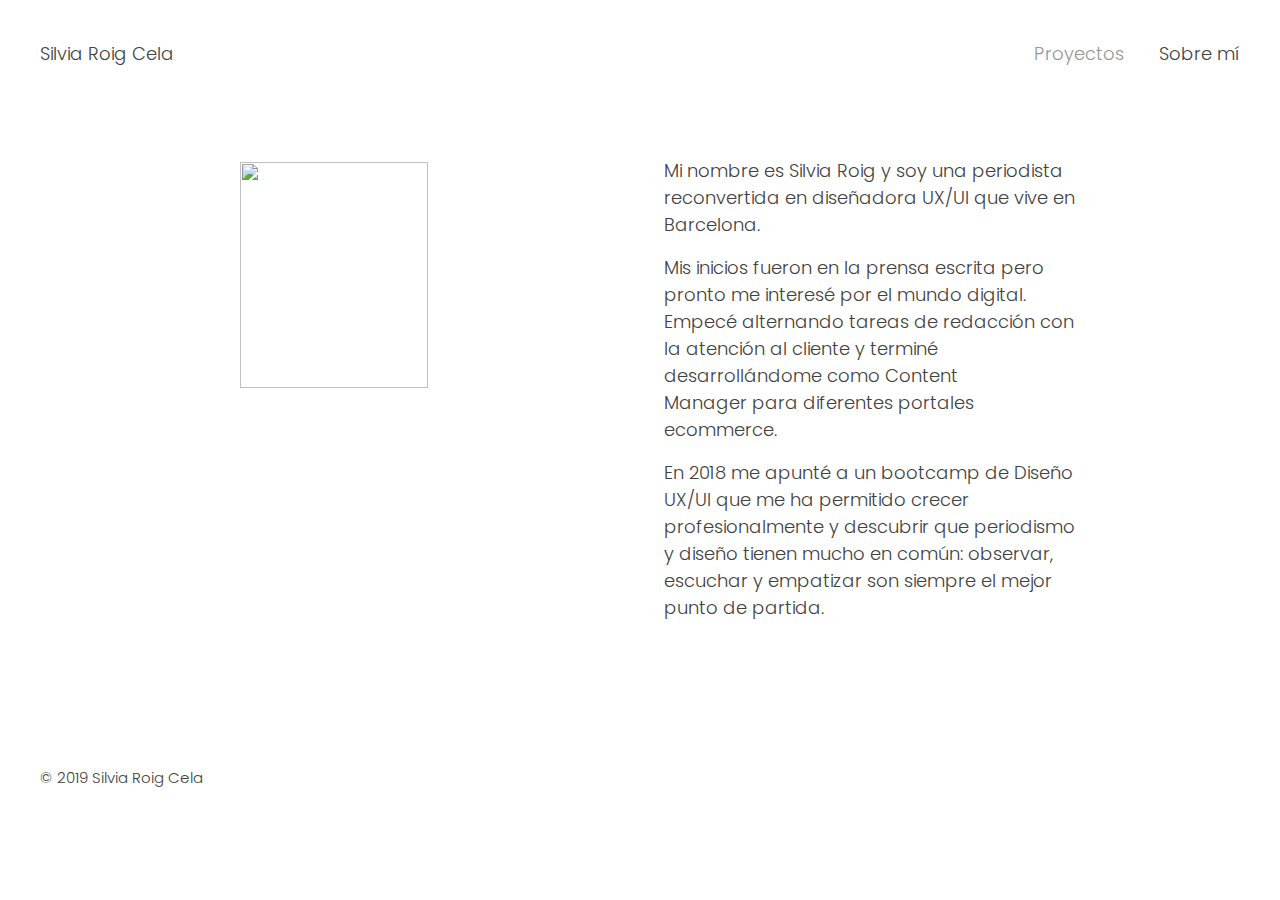
==== bio.html @ de0892db "WIP" ====
<!DOCTYPE html>
<html lang="en">
<head>
    <meta charset="UTF-8">
    <meta name="viewport" content="initial-scale=1.0">
    <meta http-equiv="X-UA-Compatible" content="ie=edge">
    <link rel="stylesheet" href="css/reset.css"/>

    <link rel="stylesheet" href="https://stackpath.bootstrapcdn.com/bootstrap/4.3.1/css/bootstrap.min.css" integrity="sha384-ggOyR0iXCbMQv3Xipma34MD+dH/1fQ784/j6cY/iJTQUOhcWr7x9JvoRxT2MZw1T" crossorigin="anonymous"> 
    <script src="https://stackpath.bootstrapcdn.com/bootstrap/4.3.1/js/bootstrap.min.js" integrity="sha384-JjSmVgyd0p3pXB1rRibZUAYoIIy6OrQ6VrjIEaFf/nJGzIxFDsf4x0xIM+B07jRM" crossorigin="anonymous"></script>
    <link rel="stylesheet" href="https://use.fontawesome.com/releases/v5.8.1/css/all.css" integrity="sha384-50oBUHEmvpQ+1lW4y57PTFmhCaXp0ML5d60M1M7uH2+nqUivzIebhndOJK28anvf" crossorigin="anonymous">

    <link href="https://fonts.googleapis.com/css?family=Poppins:100,100i,200,200i,300,300i,400,400i,500,500i,600,600i,700,700i,800,800i,900,900i" rel="stylesheet">
    <link rel="stylesheet" href="css/style.css"/>
    <title>Silvia Roig Cela</title>
</head>

    <body>
        <header class="headercontainer">
            <h1 class="name com"><a class="link toplink1" href="index.html">Silvia Roig Cela</a></h1>
            <nav class="nav">
                <ul class="menu com">
                    <li class="item item1"><a class="link toplinkbio2" href="index.html">Proyectos</a></li>
                    <li class="item item2"><a class="link toplinkbio3" href="bio.html">Sobre mí</a></li>
                </ul>
            </nav>
        </header>
        
        <main>
            <div class="sobremi">
                <div class="img-wrapper">
                    <div class="aspect-ratio-foto-silvia">
                        <img src="img/silvia.jpeg"/>
                    </div>
                </div>
                <div class="bio">
                    <div class="biotext">
                        <p>Mi nombre es Silvia Roig y soy una periodista reconvertida en diseñadora UX/UI que vive en Barcelona.</p> 
                        <p>Mis inicios fueron en la prensa escrita pero pronto me interesé por el mundo digital. Empecé alternando tareas de redacción con la atención al cliente y terminé desarrollándome como Content Manager para diferentes portales ecommerce.</p>
                        <p>En 2018 me apunté a un bootcamp de Diseño UX/UI que me ha permitido crecer profesionalmente y descubrir que periodismo y diseño tienen mucho en común: observar, escuchar y empatizar son siempre el mejor punto de partida.</p>
                    </div>
                    <div class="contact">
                        <a class="mylinkedin" href="https://www.linkedin.com/in/silviaroig"><i class="fab fa-linkedin-in"></i></a>
                        <a class="mymedium" href="https://medium.com/@silviaroig"><i class="fab fa-medium-m"></i></a>
                        <a class="myemail" href="mailto:silviaroigc@gmail.com?body=¡Hola!&subject=Contacto Portfolio"><i class="fas fa-envelope"></i></a>
                    </div>
                </div>
            </div>
        </main>

        <footer>
            <div class="end">
                <div class="finaltext">
                    <p>© 2019 Silvia Roig Cela</p>
                </div>
            </div>
        </footer>
    </body>
</html>
---- css/style.css ----
/* body {
    padding: 0 40px;
} */

.headercontainer {
    padding: 40px 40px 10px 40px;
    display: flex;
    justify-content: space-between;
    align-items: center;
}

.com {
    color: #414141;
    font-family: 'Poppins', sans-serif;
    font-size: 18px;
    font-weight: 300;
}

.name {
    margin: 0;
}

.menu {
    margin: 0;
}

.item {
    display: inline-flex;
    justify-content: flex-end;
}

.item1 {
    margin-right: 30px;
}

.welcome {
    padding: 40px;
}

.welcometext {
    color: #414141;
    font-family: 'Poppins', sans-serif;
    font-size: 32px;
    font-weight: 400;
    display: flex;
    justify-content: flex-start;
    text-align: left;
    padding-right: 35%; 
}

.projects {
    display: flex;
    flex-wrap: wrap;
}

.mockup {
    min-width: 300px;
    flex: 33.33%;
    padding-bottom: 10px;
}

img {
    max-width: 100%;
}

.toplink1 {
    color: #414141;
}

.toplink2 {
    color: #414141;
}

.toplink3 {
    color: #979797;
}

.toplinkbio2 {
    color: #979797;
}

.toplinkbio3 {
    color: #414141;
}

.link:hover {
    text-decoration: none;
    color: #414141;
}

.end {
    padding: 70px 40px 10px 40px;
    display: flex;
    flex-wrap: wrap;
}

.finaltext {
    color: #414141;
    font-family: 'Poppins', sans-serif;
    font-size: 15px;
    font-weight: 300;
    display: flex;
    justify-content: flex-start;
}

.sobremi {
    display: flex;
    padding-top: 80px;
}

.bio {
    padding: 0 10px 10px 40px;
}

.img-wrapper {
    min-width: 30%;
    margin: 5px 0 20px 240px;
}

.biotext {
    color: #414141;
    font-family: 'Poppins', sans-serif;
    font-size: 18px;
    font-weight: 300;
    text-align: left;
    padding-right: 30%;
}

.contact {
    color: #414141;
    font-family: 'Poppins', sans-serif;
    font-size: 18px;
    font-weight: 200;
    text-align: left;
    padding-top: 20px;
}

.mylinkedin {
    color: #888888;
    font-size: 20px;
    padding-right: 10px;
}

.mylinkedin:hover {
    color: #0077b5;
}

.mymedium {
    color: #888888;
    font-size: 20px;
    padding-right: 10px;
}

.mymedium:hover {
    color: #292929;
}

.myemail {
    color: #888888;
    font-size: 20px;
}

.myemail:hover {
    color: #292929;
}

.gaintimecasestudy {
    padding: 0 40px 0 40px;
}

.gaintimetext {
    color: #414141;
    font-family: 'Poppins', sans-serif;
    font-size: 20px;
    font-weight: 300;
    padding-right: 30%;
}

.presentacio {
    padding: 0 40px;
}

.userpersona {
    padding: 0 40px;
}

.capstonecasestudy {
    margin: 40px 40px 0 40px;
}

.capstonetext {
    color: #414141;
    font-family: 'Poppins', sans-serif;
    font-size: 20px;
    font-weight: 400;
}

@media (max-width: 750px) {
    .nav {
        position: fixed;
        top: 0;
        left: 0;
        width: 100%;
        padding: 15px 20px;
        border-bottom: 1px solid #D8D8D8;
        background: white;
    }

    .com {
        font-size: 18px;
    }

    .name {
        display: none;
    }

    .welcome {
        padding: 40px 20px 10px 20px;
    }

    .welcometext {
        font-size: 25px;
        display: flex;
        justify-content: flex-start;
        text-align: left;
        padding-right: 0;
    }

    .end {
        padding: 40px 20px 10px 20px;
    }

    .sobremi {
        flex-direction: column;
    }

    .img-wrapper {
        margin: 0 0 30px 20px;
        max-width: 40%;
    }

    .bio {
        padding: 0 20px 10px 20px;
    }

    .biotext {
        font-size: 18px;
        padding-right: 0;
    }

    .contact {
        font-size: 18px;
        padding-right: 0;
    }
    
}


/* ASPECT RATIO UTILS */

[class*='ratio-'] {
    display: block;
    position: relative;
  }
  
  [class*='ratio-'] > * {
    display: block;
    width: 70%;
    height: 70%;
    position: absolute;
    top: 0;
    left: 0;
  }
  
  .aspect-ratio-wide {
    padding-top: 56.25%;
  }
  
  .aspect-ratio-square {
    padding-top: 100%;
  }

  .aspect-ratio-foto-silvia {
    padding-top: 120%;
  }

  .aspect-ratio-foto-silvia img {
    object-fit: cover;
  }
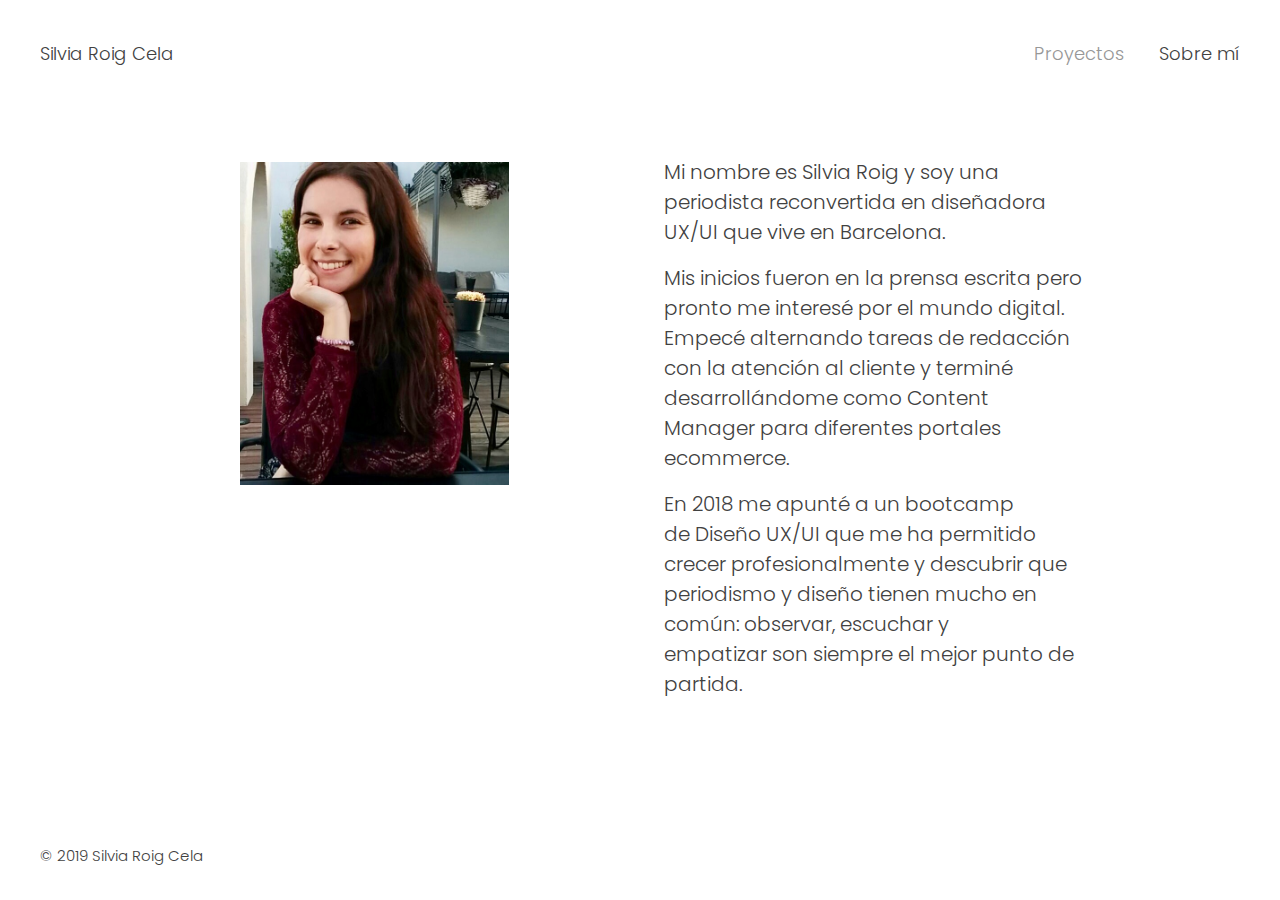
==== commit 01053f65: "WIP" ====
--- a/bio.html
+++ b/bio.html
@@ -30,7 +30,7 @@
             <div class="sobremi">
                 <div class="img-wrapper">
                     <div class="aspect-ratio-foto-silvia">
-                        <img src="img/silvia.jpeg"/>
+                        <img src="img/silvia.jpg"/>
                     </div>
                 </div>
                 <div class="bio">
--- a/css/style.css
+++ b/css/style.css
@@ -59,6 +59,14 @@
     padding-bottom: 10px;
 }
 
+.mockup1 {
+    padding-left: 40px;
+}
+
+.mockup2 {
+    padding-right: 40px;
+}
+
 img {
     max-width: 100%;
 }
@@ -120,7 +128,7 @@
 .biotext {
     color: #414141;
     font-family: 'Poppins', sans-serif;
-    font-size: 18px;
+    font-size: 20px;
     font-weight: 300;
     text-align: left;
     padding-right: 30%;
@@ -164,8 +172,23 @@
     color: #292929;
 }
 
+.presentation {
+    padding: 60px 40px 0 40px;
+}
+
+.title {
+    padding: 40px 0 20px 300px;
+    color: #414141;
+    font-family: 'Poppins', sans-serif;
+    font-size: 32px;
+    font-weight: 400;
+    display: flex;
+    justify-content: flex-start;
+    text-align: left;
+}
+
 .gaintimecasestudy {
-    padding: 0 40px 0 40px;
+    padding: 0 300px;
 }
 
 .gaintimetext {
@@ -173,15 +196,12 @@
     font-family: 'Poppins', sans-serif;
     font-size: 20px;
     font-weight: 300;
-    padding-right: 30%;
-}
-
-.presentacio {
+}
+
+.userjourney {
     padding: 0 40px;
-}
-
-.userpersona {
-    padding: 0 40px;
+    display: flex;
+    justify-content: center;
 }
 
 .capstonecasestudy {
@@ -226,6 +246,14 @@
         padding-right: 0;
     }
 
+    .mockup1 {
+        padding: 0 20px 10px 20px;
+    }
+    
+    .mockup2 {
+        padding: 0 20px 10px 20px;
+    }
+
     .end {
         padding: 40px 20px 10px 20px;
     }
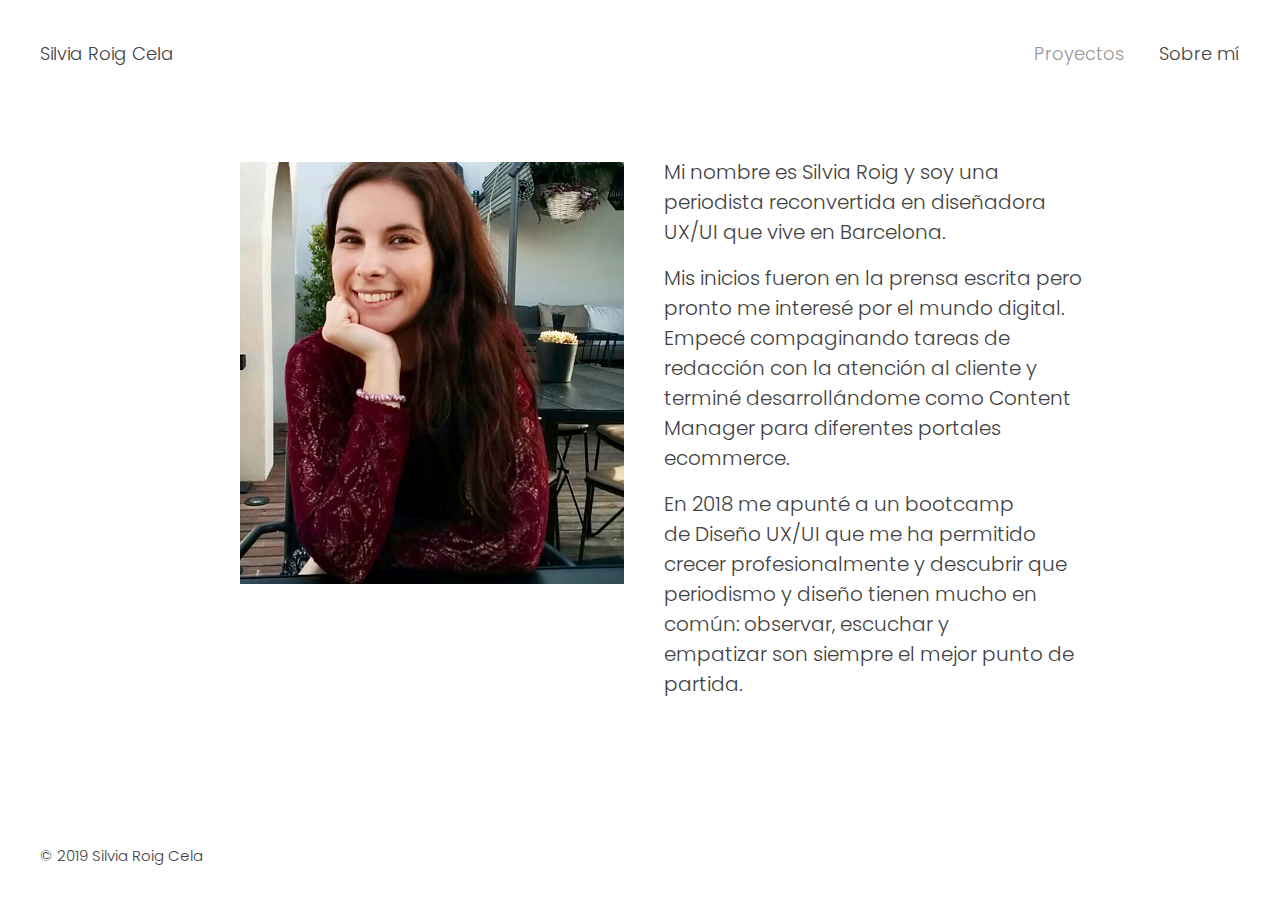
==== commit f80b40ef: "Update bio.html" ====
--- a/bio.html
+++ b/bio.html
@@ -36,7 +36,7 @@
                 <div class="bio">
                     <div class="biotext">
                         <p>Mi nombre es Silvia Roig y soy una periodista reconvertida en diseñadora UX/UI que vive en Barcelona.</p> 
-                        <p>Mis inicios fueron en la prensa escrita pero pronto me interesé por el mundo digital. Empecé alternando tareas de redacción con la atención al cliente y terminé desarrollándome como Content Manager para diferentes portales ecommerce.</p>
+                        <p>Mis inicios fueron en la prensa escrita pero pronto me interesé por el mundo digital. Empecé compaginando tareas de redacción con la atención al cliente y terminé desarrollándome como Content Manager para diferentes portales ecommerce.</p>
                         <p>En 2018 me apunté a un bootcamp de Diseño UX/UI que me ha permitido crecer profesionalmente y descubrir que periodismo y diseño tienen mucho en común: observar, escuchar y empatizar son siempre el mejor punto de partida.</p>
                     </div>
                     <div class="contact">
--- a/css/style.css
+++ b/css/style.css
@@ -50,7 +50,6 @@
 
 .projects {
     display: flex;
-    flex-wrap: wrap;
 }
 
 .mockup {
@@ -177,7 +176,7 @@
 }
 
 .title {
-    padding: 40px 0 20px 300px;
+    padding: 40px 15%;
     color: #414141;
     font-family: 'Poppins', sans-serif;
     font-size: 32px;
@@ -187,8 +186,12 @@
     text-align: left;
 }
 
+.userpersona {
+    padding: 0 15%;
+}
+
 .gaintimecasestudy {
-    padding: 0 300px;
+    padding: 0 15%;
 }
 
 .gaintimetext {
@@ -196,12 +199,6 @@
     font-family: 'Poppins', sans-serif;
     font-size: 20px;
     font-weight: 300;
-}
-
-.userjourney {
-    padding: 0 40px;
-    display: flex;
-    justify-content: center;
 }
 
 .capstonecasestudy {
@@ -213,6 +210,17 @@
     font-family: 'Poppins', sans-serif;
     font-size: 20px;
     font-weight: 400;
+}
+
+@media (max-width: 1200px) {
+    .sobremi {
+        display: block;
+    }
+    .img-wrapper {
+        max-width: 30%;
+        margin: 0 40px 28px 40px;
+        float: left;
+    }
 }
 
 @media (max-width: 750px) {
@@ -246,6 +254,10 @@
         padding-right: 0;
     }
 
+    .projects {
+        flex-direction: column;
+    }
+
     .mockup1 {
         padding: 0 20px 10px 20px;
     }
@@ -259,12 +271,15 @@
     }
 
     .sobremi {
+        display: flex;
         flex-direction: column;
+        padding-top: 40px;
     }
 
     .img-wrapper {
+        float: none;
         margin: 0 0 30px 20px;
-        max-width: 40%;
+        max-width: 60%;
     }
 
     .bio {
@@ -281,6 +296,18 @@
         padding-right: 0;
     }
     
+    .title {
+        padding: 30px 10%;
+    }
+
+    .userpersona {
+        padding: 0 10%;
+    }
+    
+    .gaintimecasestudy {
+        padding: 0 10%;
+    }
+
 }
 
 
@@ -293,23 +320,15 @@
   
   [class*='ratio-'] > * {
     display: block;
-    width: 70%;
-    height: 70%;
+    width: 100%;
+    height: 100%;
     position: absolute;
     top: 0;
     left: 0;
   }
-  
-  .aspect-ratio-wide {
-    padding-top: 56.25%;
-  }
-  
-  .aspect-ratio-square {
-    padding-top: 100%;
-  }
 
   .aspect-ratio-foto-silvia {
-    padding-top: 120%;
+    padding-top: 110%;
   }
 
   .aspect-ratio-foto-silvia img {
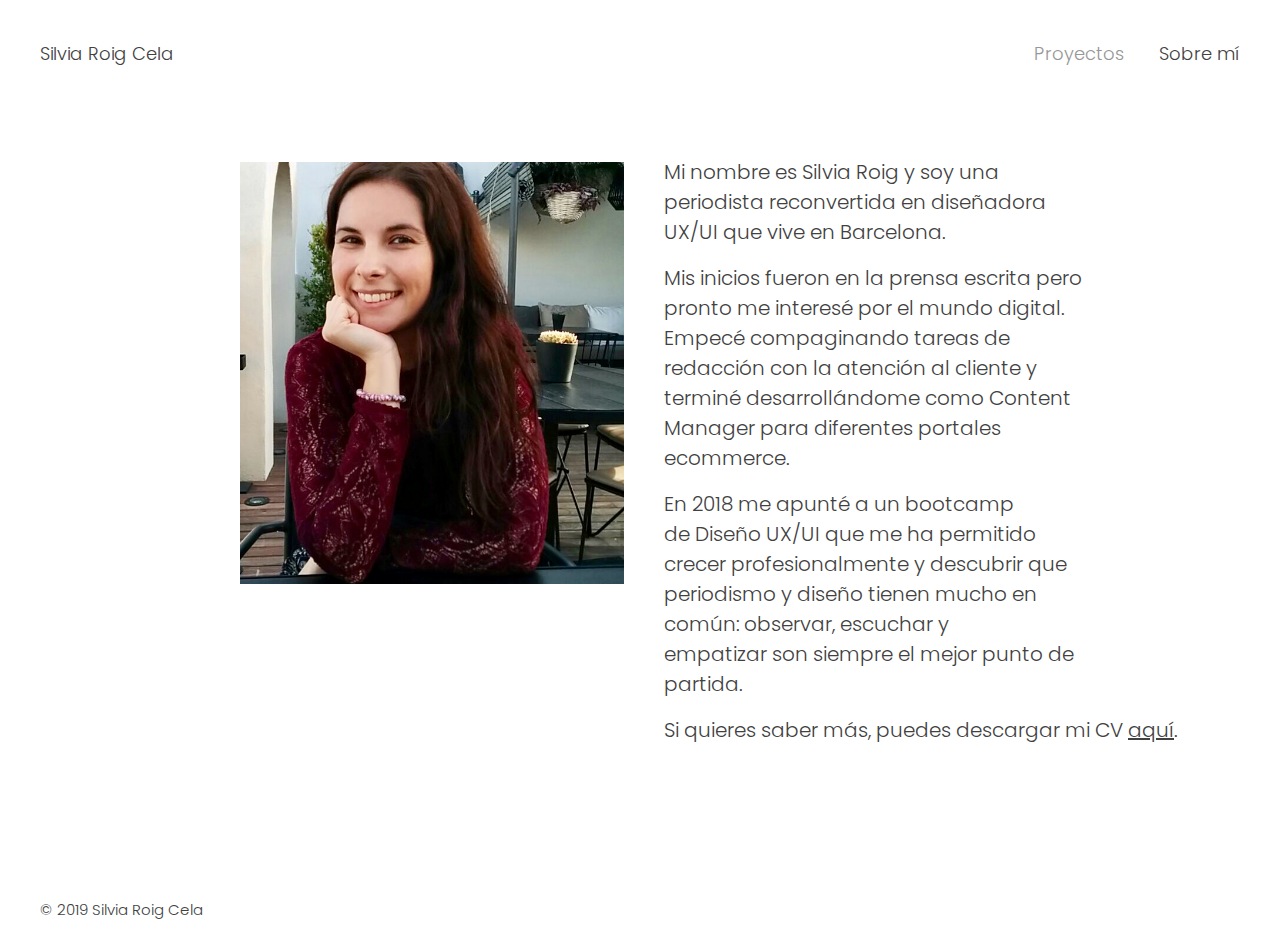
==== commit bbe13b8e: "WIP" ====
--- a/bio.html
+++ b/bio.html
@@ -39,6 +39,9 @@
                         <p>Mis inicios fueron en la prensa escrita pero pronto me interesé por el mundo digital. Empecé compaginando tareas de redacción con la atención al cliente y terminé desarrollándome como Content Manager para diferentes portales ecommerce.</p>
                         <p>En 2018 me apunté a un bootcamp de Diseño UX/UI que me ha permitido crecer profesionalmente y descubrir que periodismo y diseño tienen mucho en común: observar, escuchar y empatizar son siempre el mejor punto de partida.</p>
                     </div>
+                    <div class="cv">
+                        <p>Si quieres saber más, puedes descargar mi CV <a class="descargarcv" href="docs/cvsilvia.pdf">aquí</a>.</p>
+                    </div>
                     <div class="contact">
                         <a class="mylinkedin" href="https://www.linkedin.com/in/silviaroig"><i class="fab fa-linkedin-in"></i></a>
                         <a class="mymedium" href="https://medium.com/@silviaroig"><i class="fab fa-medium-m"></i></a>
--- a/css/style.css
+++ b/css/style.css
@@ -1,7 +1,3 @@
-/* body {
-    padding: 0 40px;
-} */
-
 .headercontainer {
     padding: 40px 40px 10px 40px;
     display: flex;
@@ -50,6 +46,69 @@
 
 .projects {
     display: flex;
+}
+
+.projects .overlayWrapper {
+    position: relative;
+}
+
+.overlayWrapper1 .overlay {
+    position: absolute;
+    top: 0;
+    bottom: 0;
+    left: 0;
+    right: 0;
+    background: rgba(251,246,233, 0.6);
+    
+    transition: 0.5s;
+    visibility: hidden;
+    opacity: 0;
+
+    display: flex;
+    flex-direction: column;
+    justify-content: center;
+    align-items: center;
+
+    color: #414141;
+}
+
+.overlayWrapper2 .overlay {
+    position: absolute;
+    top: 0;
+    bottom: 0;
+    left: 0;
+    right: 0;
+    background: rgba(238,244,254, 0.6);
+    
+    transition: 0.5s;
+    visibility: hidden;
+    opacity: 0;
+
+    display: flex;
+    flex-direction: column;
+    justify-content: center;
+    align-items: center;
+
+    color: #414141;
+}
+
+.overlayWrapper:hover .overlay, 
+.overlayWrapper.active .overlay {
+    visibility: visible;
+    opacity: 1;
+}
+
+.overlay-title {
+    margin-bottom: 20px;
+    font-family: 'Poppins', sans-serif;
+    font-size: 18px;
+    font-weight: 400;
+}
+
+.overlay-subtitle {
+    font-family: 'Poppins', sans-serif;
+    font-size: 15px;
+    font-weight: 300;
 }
 
 .mockup {
@@ -60,9 +119,11 @@
 
 .mockup1 {
     padding-left: 40px;
+    padding-right: 10px;
 }
 
 .mockup2 {
+    padding-left: 10px;
     padding-right: 40px;
 }
 
@@ -131,6 +192,29 @@
     font-weight: 300;
     text-align: left;
     padding-right: 30%;
+}
+
+.cv {
+    /* padding-top: 20px; */
+    color: #414141;
+    font-family: 'Poppins', sans-serif;
+    font-size: 20px;
+    font-weight: 300;
+}
+
+.descargarcv {
+    color: #414141;
+    font-family: 'Poppins', sans-serif;
+    font-size: 20px;
+    font-weight: 300;
+    text-decoration: underline;
+}
+
+.descargarcv:hover {
+    color: #414141;
+    font-family: 'Poppins', sans-serif;
+    font-size: 20px;
+    font-weight: 300;
 }
 
 .contact {
@@ -144,7 +228,7 @@
 
 .mylinkedin {
     color: #888888;
-    font-size: 20px;
+    font-size: 25px;
     padding-right: 10px;
 }
 
@@ -154,7 +238,7 @@
 
 .mymedium {
     color: #888888;
-    font-size: 20px;
+    font-size: 25px;
     padding-right: 10px;
 }
 
@@ -164,11 +248,11 @@
 
 .myemail {
     color: #888888;
-    font-size: 20px;
+    font-size: 25px;
 }
 
 .myemail:hover {
-    color: #292929;
+    color: #18c2fe;
 }
 
 .presentation {
@@ -176,7 +260,7 @@
 }
 
 .title {
-    padding: 40px 15%;
+    padding: 40px 25% 0 25%;
     color: #414141;
     font-family: 'Poppins', sans-serif;
     font-size: 32px;
@@ -186,12 +270,28 @@
     text-align: left;
 }
 
+.subtitle {
+    padding: 0 25% 20px 25%;
+    color: #414141;
+    font-family: 'Poppins', sans-serif;
+    font-size: 25px;
+    font-weight: 400;
+    display: flex;
+    justify-content: flex-start;
+    text-align: left;
+    line-height: 1.8;
+}
+
 .userpersona {
-    padding: 0 15%;
+    padding: 40px 25%;
+}
+
+.userjourney {
+    padding: 20px 25% 40px 25%;
 }
 
 .gaintimecasestudy {
-    padding: 0 15%;
+    padding: 0 25%;
 }
 
 .gaintimetext {
@@ -199,10 +299,11 @@
     font-family: 'Poppins', sans-serif;
     font-size: 20px;
     font-weight: 300;
+    line-height: 1.8;
 }
 
 .capstonecasestudy {
-    margin: 40px 40px 0 40px;
+    margin: 0 25%;
 }
 
 .capstonetext {
@@ -210,106 +311,8 @@
     font-family: 'Poppins', sans-serif;
     font-size: 20px;
     font-weight: 400;
-}
-
-@media (max-width: 1200px) {
-    .sobremi {
-        display: block;
-    }
-    .img-wrapper {
-        max-width: 30%;
-        margin: 0 40px 28px 40px;
-        float: left;
-    }
-}
-
-@media (max-width: 750px) {
-    .nav {
-        position: fixed;
-        top: 0;
-        left: 0;
-        width: 100%;
-        padding: 15px 20px;
-        border-bottom: 1px solid #D8D8D8;
-        background: white;
-    }
-
-    .com {
-        font-size: 18px;
-    }
-
-    .name {
-        display: none;
-    }
-
-    .welcome {
-        padding: 40px 20px 10px 20px;
-    }
-
-    .welcometext {
-        font-size: 25px;
-        display: flex;
-        justify-content: flex-start;
-        text-align: left;
-        padding-right: 0;
-    }
-
-    .projects {
-        flex-direction: column;
-    }
-
-    .mockup1 {
-        padding: 0 20px 10px 20px;
-    }
-    
-    .mockup2 {
-        padding: 0 20px 10px 20px;
-    }
-
-    .end {
-        padding: 40px 20px 10px 20px;
-    }
-
-    .sobremi {
-        display: flex;
-        flex-direction: column;
-        padding-top: 40px;
-    }
-
-    .img-wrapper {
-        float: none;
-        margin: 0 0 30px 20px;
-        max-width: 60%;
-    }
-
-    .bio {
-        padding: 0 20px 10px 20px;
-    }
-
-    .biotext {
-        font-size: 18px;
-        padding-right: 0;
-    }
-
-    .contact {
-        font-size: 18px;
-        padding-right: 0;
-    }
-    
-    .title {
-        padding: 30px 10%;
-    }
-
-    .userpersona {
-        padding: 0 10%;
-    }
-    
-    .gaintimecasestudy {
-        padding: 0 10%;
-    }
-
-}
-
+    line-height: 1.8;
+}
 
 /* ASPECT RATIO UTILS */
 
@@ -334,4 +337,138 @@
   .aspect-ratio-foto-silvia img {
     object-fit: cover;
   }
-  +  
+
+@media (max-width: 1200px) {
+    .sobremi {
+        display: block;
+    }
+    .img-wrapper {
+        max-width: 30%;
+        margin: 0 40px 28px 40px;
+        float: left;
+    }
+}
+
+@media (max-width: 750px) {
+    .nav {
+        position: fixed;
+        top: 0;
+        left: 0;
+        width: 100%;
+        padding: 15px 20px;
+        border-bottom: 1px solid #D8D8D8;
+        background: white;
+    }
+
+    .com {
+        font-size: 18px;
+    }
+
+    .name {
+        display: none;
+    }
+
+    .welcome {
+        padding: 40px 20px 10px 20px;
+    }
+
+    .welcometext {
+        font-size: 25px;
+        display: flex;
+        justify-content: flex-start;
+        text-align: left;
+        padding-right: 0;
+    }
+
+    .projects {
+        flex-direction: column;
+    }
+
+    .mockup1 {
+        padding: 0 20px 10px 20px;
+    }
+    
+    .mockup2 {
+        padding: 10px 20px;
+    }
+
+    .end {
+        padding: 40px 20px 10px 20px;
+    }
+
+    .sobremi {
+        display: flex;
+        flex-direction: column;
+        padding-top: 40px;
+    }
+
+    .img-wrapper {
+        float: none;
+        margin: 0 0 30px 20px;
+        max-width: 80%;
+    }
+
+    .aspect-ratio-foto-silvia {
+        padding-top: 70%;
+      }
+
+    .bio {
+        padding: 0 20px 10px 20px;
+    }
+
+    .biotext {
+        font-size: 18px;
+        padding-right: 0;
+    }
+
+    .contact {
+        font-size: 18px;
+        padding-right: 0;
+    }
+
+    .cv {
+        font-size: 18px;
+    }
+
+    .descargarcv {
+        font-size: 18px;
+    }
+    
+    .presentation {
+        padding: 40px 20px 0 20px;
+    }
+
+    .title {
+        padding: 30px 20px 0 20px;
+        font-size: 25px;
+    }
+
+    .subtitle {
+        padding: 0 20px 15px 20px;
+        font-size: 20px;
+        line-height: 1.7;
+    }
+
+    .userpersona {
+        padding: 20px;
+    }
+    
+    .userjourney {
+        padding: 20px;
+    }
+
+    .gaintimecasestudy {
+        padding: 0 20px;
+    }
+
+    .gaintimetext {
+        font-size: 18px;
+        line-height: 1.7;
+    }
+
+    .capstonetext {
+        font-size: 18px;
+        line-height: 1.7;
+
+}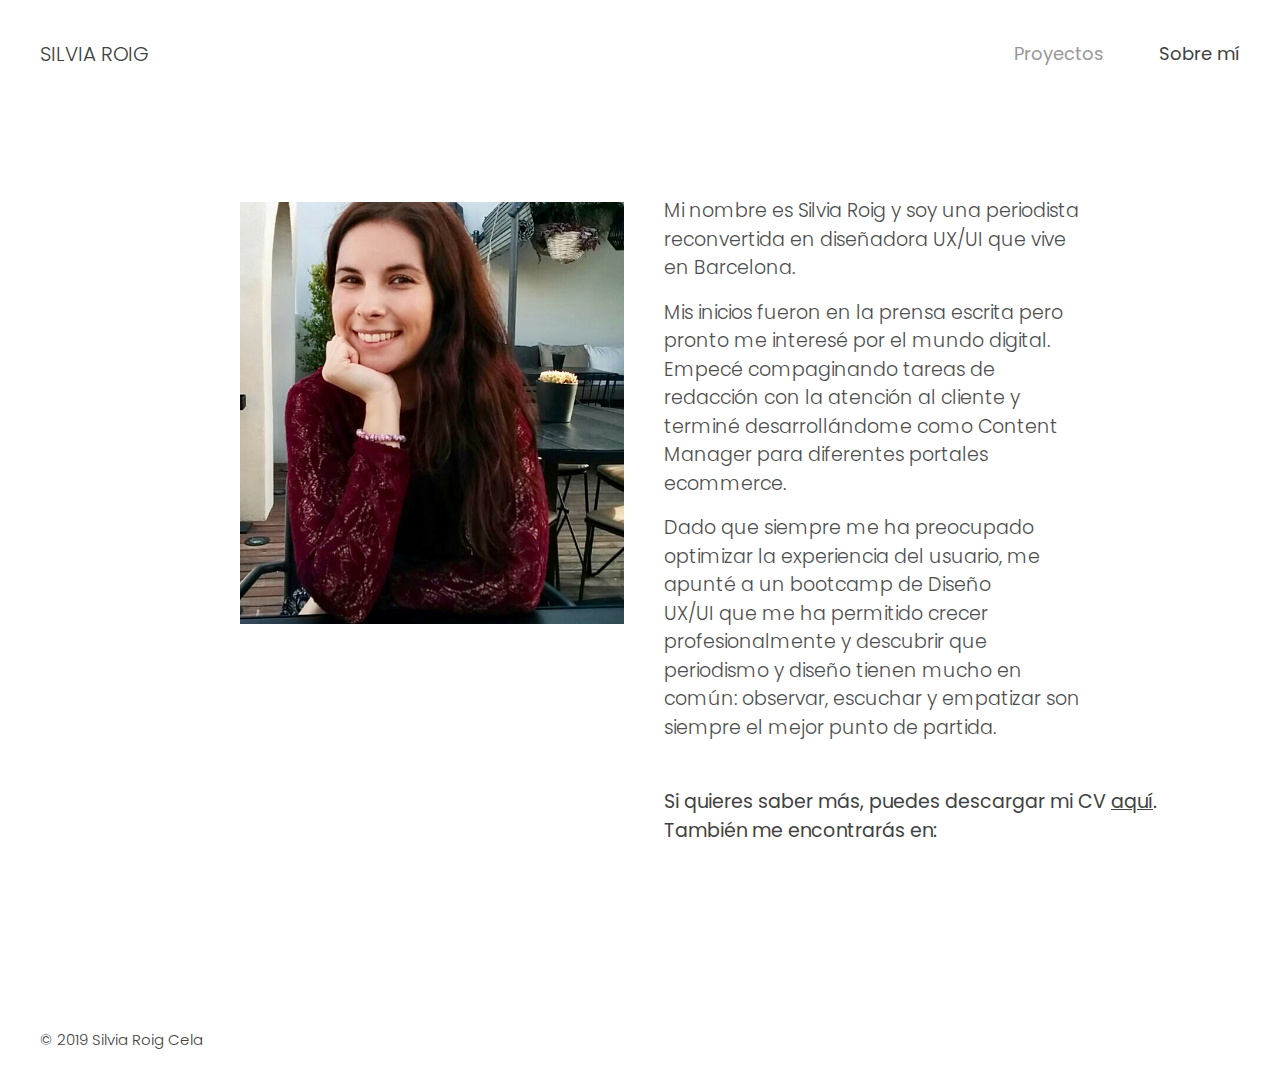
==== commit deb8281a: "WIP" ====
--- a/bio.html
+++ b/bio.html
@@ -17,7 +17,7 @@
 
     <body>
         <header class="headercontainer">
-            <h1 class="name com"><a class="link toplink1" href="index.html">Silvia Roig Cela</a></h1>
+            <h1 class="name com"><a class="link toplink1" href="index.html">SILVIA ROIG</a></h1>
             <nav class="nav">
                 <ul class="menu com">
                     <li class="item item1"><a class="link toplinkbio2" href="index.html">Proyectos</a></li>
@@ -37,12 +37,13 @@
                     <div class="biotext">
                         <p>Mi nombre es Silvia Roig y soy una periodista reconvertida en diseñadora UX/UI que vive en Barcelona.</p> 
                         <p>Mis inicios fueron en la prensa escrita pero pronto me interesé por el mundo digital. Empecé compaginando tareas de redacción con la atención al cliente y terminé desarrollándome como Content Manager para diferentes portales ecommerce.</p>
-                        <p>En 2018 me apunté a un bootcamp de Diseño UX/UI que me ha permitido crecer profesionalmente y descubrir que periodismo y diseño tienen mucho en común: observar, escuchar y empatizar son siempre el mejor punto de partida.</p>
+                        <p>Dado que siempre me ha preocupado optimizar la experiencia del usuario, me apunté a un bootcamp de Diseño UX/UI que me ha permitido crecer profesionalmente y descubrir que periodismo y diseño tienen mucho en común: observar, escuchar y empatizar son siempre el mejor punto de partida.</p>
                     </div>
                     <div class="cv">
-                        <p>Si quieres saber más, puedes descargar mi CV <a class="descargarcv" href="docs/cvsilvia.pdf">aquí</a>.</p>
+                        <p class="saber-mas">Si quieres saber más, puedes descargar mi CV <a class="descargarcv" href="docs/cvsilvia.pdf">aquí</a>.</p>
                     </div>
                     <div class="contact">
+                        <p>También me encontrarás en:</p>
                         <a class="mylinkedin" href="https://www.linkedin.com/in/silviaroig"><i class="fab fa-linkedin-in"></i></a>
                         <a class="mymedium" href="https://medium.com/@silviaroig"><i class="fab fa-medium-m"></i></a>
                         <a class="myemail" href="mailto:silviaroigc@gmail.com?body=¡Hola!&subject=Contacto Portfolio"><i class="fas fa-envelope"></i></a>
--- a/css/style.css
+++ b/css/style.css
@@ -8,7 +8,7 @@
 .com {
     color: #414141;
     font-family: 'Poppins', sans-serif;
-    font-size: 18px;
+    font-size: 20px;
     font-weight: 300;
 }
 
@@ -18,6 +18,9 @@
 
 .menu {
     margin: 0;
+    font-family: 'Poppins', sans-serif;
+    font-size: 18px;
+    font-weight: 400;
 }
 
 .item {
@@ -26,22 +29,46 @@
 }
 
 .item1 {
-    margin-right: 30px;
+    margin-right: 50px;
 }
 
 .welcome {
-    padding: 40px;
+    padding: 230px 40px;
 }
 
 .welcometext {
     color: #414141;
     font-family: 'Poppins', sans-serif;
-    font-size: 32px;
+    font-size: 40px;
     font-weight: 400;
     display: flex;
     justify-content: flex-start;
     text-align: left;
     padding-right: 35%; 
+}
+
+#scroll-container {
+    display: flex;
+    justify-content: center;
+    align-items: center;
+    flex-direction: column;
+    font-size: 10px;
+    opacity: 1;
+    transition: opacity 350ms ease;
+}
+
+#scroll-container.hidden {
+    opacity: 0;
+}
+
+#scroll-container p {
+    margin-bottom: 0;
+}
+
+.barra {
+    width: 1px;
+    height: 40px;
+    background-color: black;
 }
 
 .projects {
@@ -58,7 +85,7 @@
     bottom: 0;
     left: 0;
     right: 0;
-    background: rgba(251,246,233, 0.6);
+    background: rgba(251,246,233, 0.7);
     
     transition: 0.5s;
     visibility: hidden;
@@ -78,7 +105,7 @@
     bottom: 0;
     left: 0;
     right: 0;
-    background: rgba(238,244,254, 0.6);
+    background: rgba(223,236,235, 0.7);
     
     transition: 0.5s;
     visibility: hidden;
@@ -101,13 +128,13 @@
 .overlay-title {
     margin-bottom: 20px;
     font-family: 'Poppins', sans-serif;
+    font-size: 20px;
+    font-weight: 400;
+}
+
+.overlay-subtitle {
+    font-family: 'Poppins', sans-serif;
     font-size: 18px;
-    font-weight: 400;
-}
-
-.overlay-subtitle {
-    font-family: 'Poppins', sans-serif;
-    font-size: 15px;
     font-weight: 300;
 }
 
@@ -157,7 +184,7 @@
 }
 
 .end {
-    padding: 70px 40px 10px 40px;
+    padding: 120px 40px 10px 40px;
     display: flex;
     flex-wrap: wrap;
 }
@@ -173,7 +200,7 @@
 
 .sobremi {
     display: flex;
-    padding-top: 80px;
+    padding-top: 120px;
 }
 
 .bio {
@@ -186,44 +213,47 @@
 }
 
 .biotext {
-    color: #414141;
-    font-family: 'Poppins', sans-serif;
-    font-size: 20px;
+    color: #4D4D4D;
+    font-family: 'Poppins', sans-serif;
+    font-size: 19px;
     font-weight: 300;
     text-align: left;
     padding-right: 30%;
 }
 
 .cv {
-    /* padding-top: 20px; */
-    color: #414141;
-    font-family: 'Poppins', sans-serif;
-    font-size: 20px;
-    font-weight: 300;
+    padding-top: 30px;
+    color: #414141;
+    font-family: 'Poppins', sans-serif;
+    font-size: 19px;
+    font-weight: 400;
+}
+
+.saber-mas {
+    margin-bottom: 0
 }
 
 .descargarcv {
     color: #414141;
     font-family: 'Poppins', sans-serif;
-    font-size: 20px;
-    font-weight: 300;
+    font-size: 19px;
+    font-weight: 400;
     text-decoration: underline;
 }
 
 .descargarcv:hover {
     color: #414141;
     font-family: 'Poppins', sans-serif;
-    font-size: 20px;
-    font-weight: 300;
+    font-size: 19px;
+    font-weight: 400;
 }
 
 .contact {
     color: #414141;
     font-family: 'Poppins', sans-serif;
-    font-size: 18px;
-    font-weight: 200;
+    font-size: 19px;
+    font-weight: 400;
     text-align: left;
-    padding-top: 20px;
 }
 
 .mylinkedin {
@@ -252,7 +282,25 @@
 }
 
 .myemail:hover {
-    color: #18c2fe;
+    color: #c23a2b;
+}
+
+.sidebar-menu {
+    position: fixed;
+    left: 5%;
+    top: 15%;
+    font-size: 1.2rem;
+    opacity: 1;
+    transition: opacity 200ms ease;
+}
+
+.sidebar-menu a {
+    display: block;
+    color: black;
+}
+
+.sidebar-menu.hidden {
+    opacity: 0;
 }
 
 .presentation {
@@ -370,7 +418,7 @@
     }
 
     .welcome {
-        padding: 40px 20px 10px 20px;
+        padding: 100px 20px;
     }
 
     .welcometext {
@@ -470,5 +518,6 @@
     .capstonetext {
         font-size: 18px;
         line-height: 1.7;
+    }
 
 }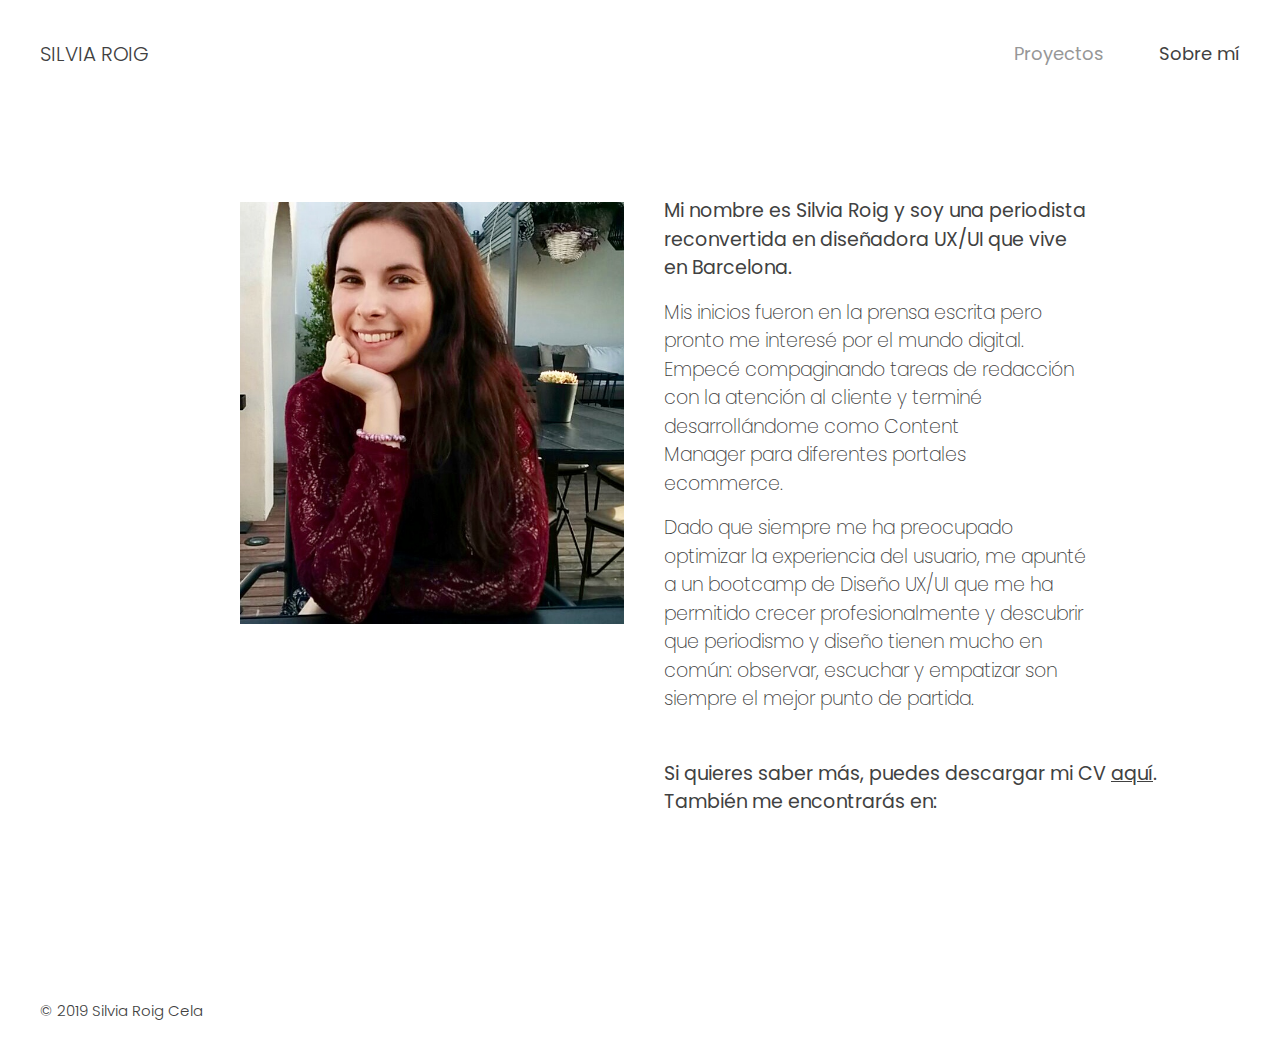
==== commit 87bcc6ea: "WIP" ====
--- a/bio.html
+++ b/bio.html
@@ -35,7 +35,7 @@
                 </div>
                 <div class="bio">
                     <div class="biotext">
-                        <p>Mi nombre es Silvia Roig y soy una periodista reconvertida en diseñadora UX/UI que vive en Barcelona.</p> 
+                        <p><b>Mi nombre es Silvia Roig y soy una periodista reconvertida en diseñadora UX/UI que vive en Barcelona.</b></p> 
                         <p>Mis inicios fueron en la prensa escrita pero pronto me interesé por el mundo digital. Empecé compaginando tareas de redacción con la atención al cliente y terminé desarrollándome como Content Manager para diferentes portales ecommerce.</p>
                         <p>Dado que siempre me ha preocupado optimizar la experiencia del usuario, me apunté a un bootcamp de Diseño UX/UI que me ha permitido crecer profesionalmente y descubrir que periodismo y diseño tienen mucho en común: observar, escuchar y empatizar son siempre el mejor punto de partida.</p>
                     </div>
--- a/css/style.css
+++ b/css/style.css
@@ -39,7 +39,7 @@
 .welcometext {
     color: #414141;
     font-family: 'Poppins', sans-serif;
-    font-size: 40px;
+    font-size: 42px;
     font-weight: 400;
     display: flex;
     justify-content: flex-start;
@@ -213,10 +213,10 @@
 }
 
 .biotext {
-    color: #4D4D4D;
+    color: #414141;
     font-family: 'Poppins', sans-serif;
     font-size: 19px;
-    font-weight: 300;
+    font-weight: 200;
     text-align: left;
     padding-right: 30%;
 }
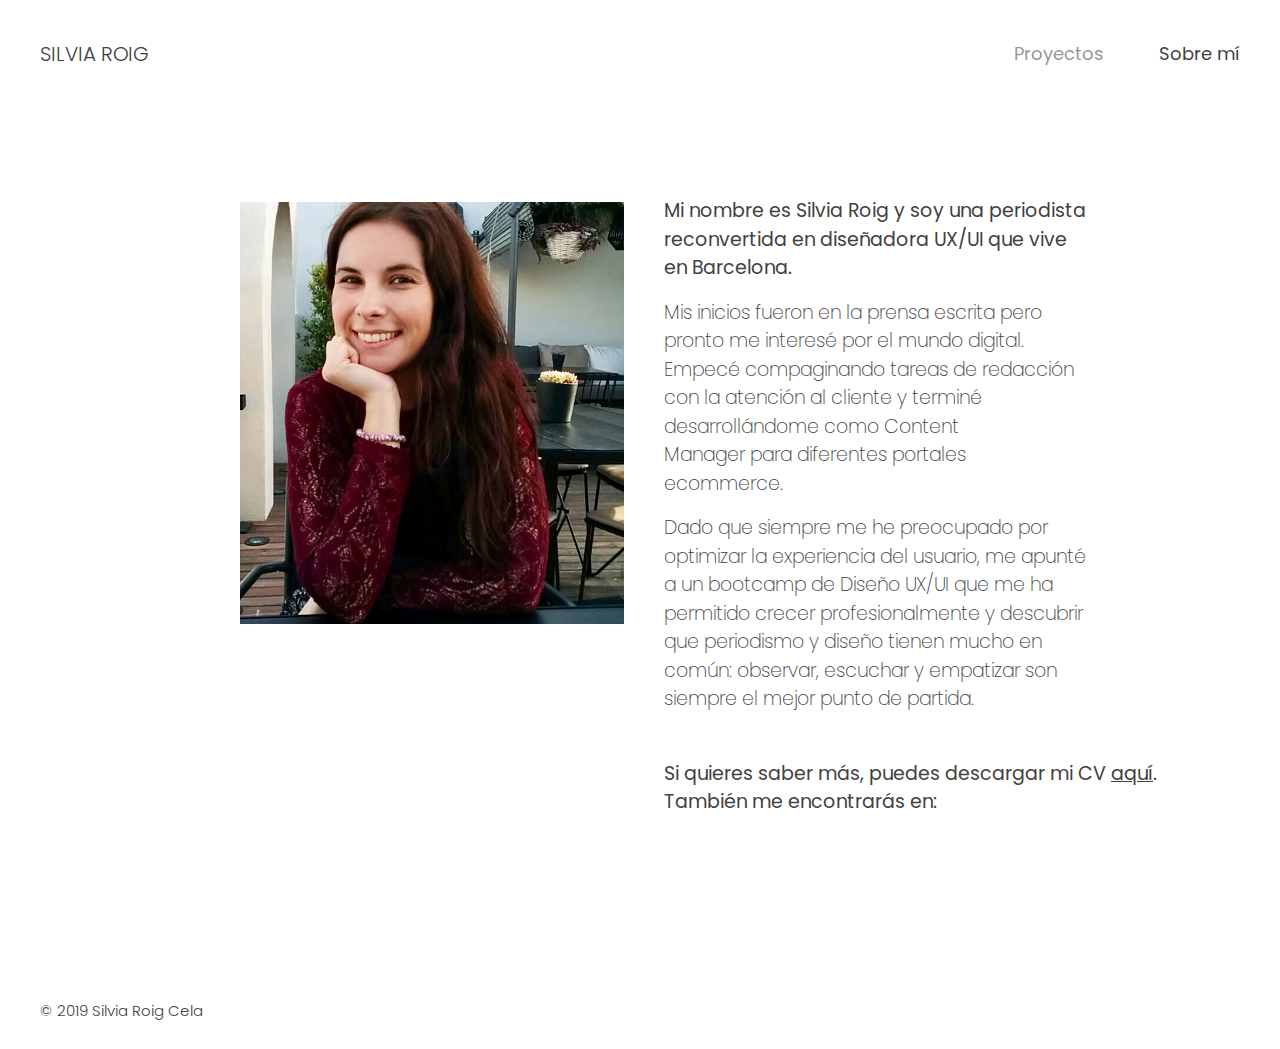
==== commit 9afd2d41: "WIP" ====
--- a/bio.html
+++ b/bio.html
@@ -37,7 +37,7 @@
                     <div class="biotext">
                         <p><b>Mi nombre es Silvia Roig y soy una periodista reconvertida en diseñadora UX/UI que vive en Barcelona.</b></p> 
                         <p>Mis inicios fueron en la prensa escrita pero pronto me interesé por el mundo digital. Empecé compaginando tareas de redacción con la atención al cliente y terminé desarrollándome como Content Manager para diferentes portales ecommerce.</p>
-                        <p>Dado que siempre me ha preocupado optimizar la experiencia del usuario, me apunté a un bootcamp de Diseño UX/UI que me ha permitido crecer profesionalmente y descubrir que periodismo y diseño tienen mucho en común: observar, escuchar y empatizar son siempre el mejor punto de partida.</p>
+                        <p>Dado que siempre me he preocupado por optimizar la experiencia del usuario, me apunté a un bootcamp de Diseño UX/UI que me ha permitido crecer profesionalmente y descubrir que periodismo y diseño tienen mucho en común: observar, escuchar y empatizar son siempre el mejor punto de partida.</p>
                     </div>
                     <div class="cv">
                         <p class="saber-mas">Si quieres saber más, puedes descargar mi CV <a class="descargarcv" href="docs/cvsilvia.pdf">aquí</a>.</p>
--- a/css/style.css
+++ b/css/style.css
@@ -39,7 +39,7 @@
 .welcometext {
     color: #414141;
     font-family: 'Poppins', sans-serif;
-    font-size: 42px;
+    font-size: 40px;
     font-weight: 400;
     display: flex;
     justify-content: flex-start;
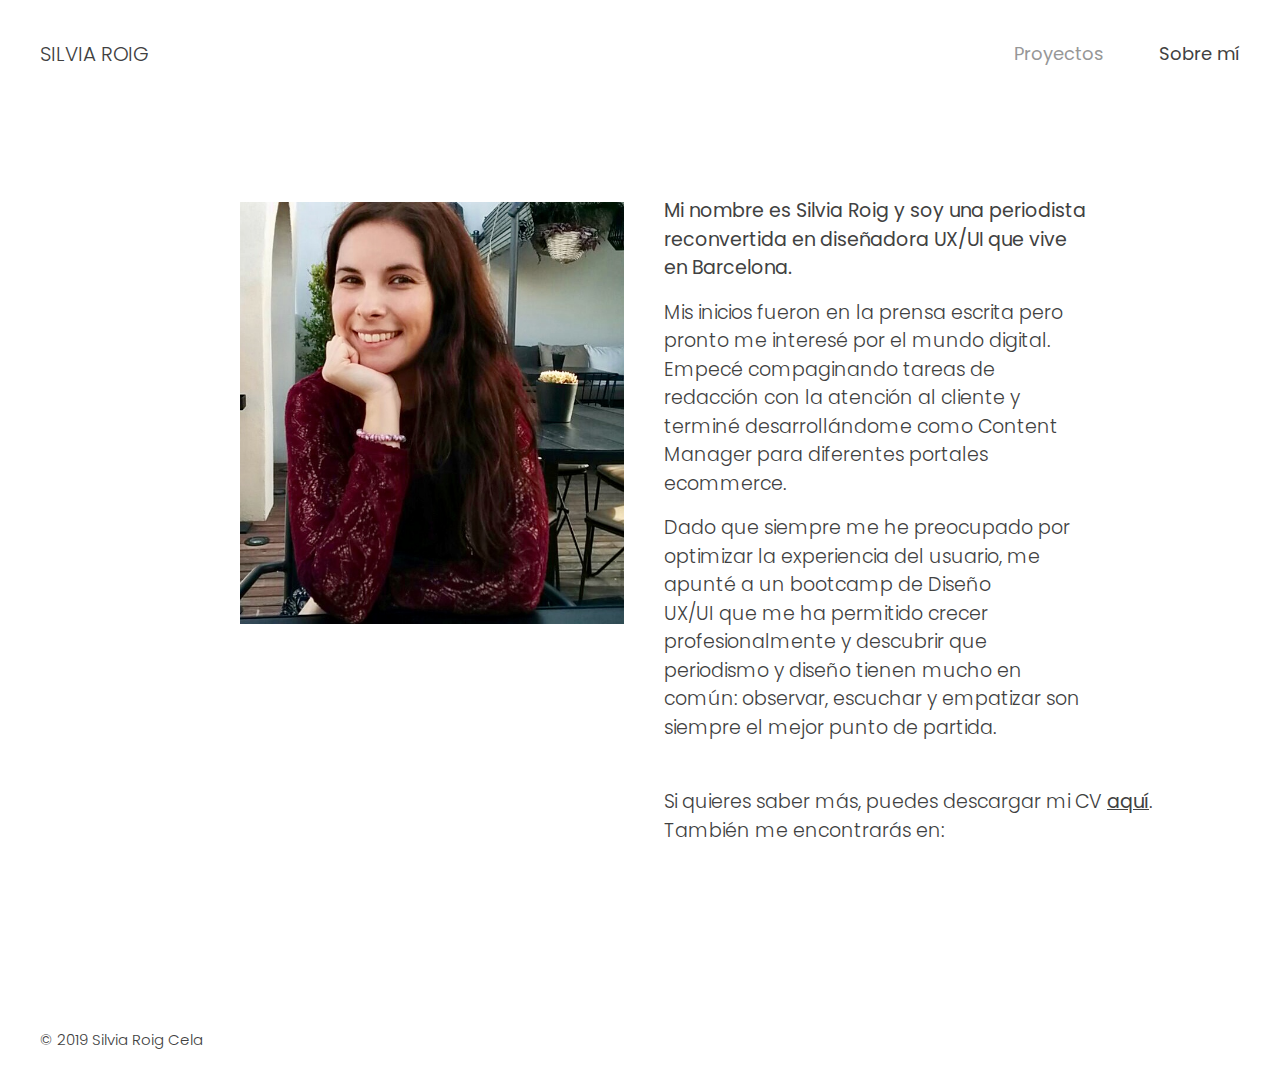
==== commit dba2abe0: "Proyecto1" ====
--- a/bio.html
+++ b/bio.html
@@ -40,7 +40,7 @@
                         <p>Dado que siempre me he preocupado por optimizar la experiencia del usuario, me apunté a un bootcamp de Diseño UX/UI que me ha permitido crecer profesionalmente y descubrir que periodismo y diseño tienen mucho en común: observar, escuchar y empatizar son siempre el mejor punto de partida.</p>
                     </div>
                     <div class="cv">
-                        <p class="saber-mas">Si quieres saber más, puedes descargar mi CV <a class="descargarcv" href="docs/cvsilvia.pdf">aquí</a>.</p>
+                        <p class="saber-mas">Si quieres saber más, puedes descargar mi CV <a class="descargar" href="docs/cvsilvia.pdf">aquí</a>.</p>
                     </div>
                     <div class="contact">
                         <p>También me encontrarás en:</p>
--- a/css/style.css
+++ b/css/style.css
@@ -216,7 +216,7 @@
     color: #414141;
     font-family: 'Poppins', sans-serif;
     font-size: 19px;
-    font-weight: 200;
+    font-weight: 300;
     text-align: left;
     padding-right: 30%;
 }
@@ -226,14 +226,14 @@
     color: #414141;
     font-family: 'Poppins', sans-serif;
     font-size: 19px;
-    font-weight: 400;
+    font-weight: 300;
 }
 
 .saber-mas {
     margin-bottom: 0
 }
 
-.descargarcv {
+.descargar {
     color: #414141;
     font-family: 'Poppins', sans-serif;
     font-size: 19px;
@@ -241,7 +241,7 @@
     text-decoration: underline;
 }
 
-.descargarcv:hover {
+.descargar:hover {
     color: #414141;
     font-family: 'Poppins', sans-serif;
     font-size: 19px;
@@ -252,7 +252,7 @@
     color: #414141;
     font-family: 'Poppins', sans-serif;
     font-size: 19px;
-    font-weight: 400;
+    font-weight: 300;
     text-align: left;
 }
 
@@ -330,14 +330,6 @@
     line-height: 1.8;
 }
 
-.userpersona {
-    padding: 40px 25%;
-}
-
-.userjourney {
-    padding: 20px 25% 40px 25%;
-}
-
 .gaintimecasestudy {
     padding: 0 25%;
 }
@@ -348,6 +340,22 @@
     font-size: 20px;
     font-weight: 300;
     line-height: 1.8;
+}
+
+.entrevistas {
+    padding-left: 25px;
+}
+
+.enumeracion {
+    padding-left: 25px;
+}
+
+.separador {
+    height: 30px;
+}
+
+.fotogain {
+    padding: 20px 0; 
 }
 
 .capstonecasestudy {
@@ -479,7 +487,7 @@
         font-size: 18px;
     }
 
-    .descargarcv {
+    .descargar {
         font-size: 18px;
     }
     
@@ -498,14 +506,6 @@
         line-height: 1.7;
     }
 
-    .userpersona {
-        padding: 20px;
-    }
-    
-    .userjourney {
-        padding: 20px;
-    }
-
     .gaintimecasestudy {
         padding: 0 20px;
     }
